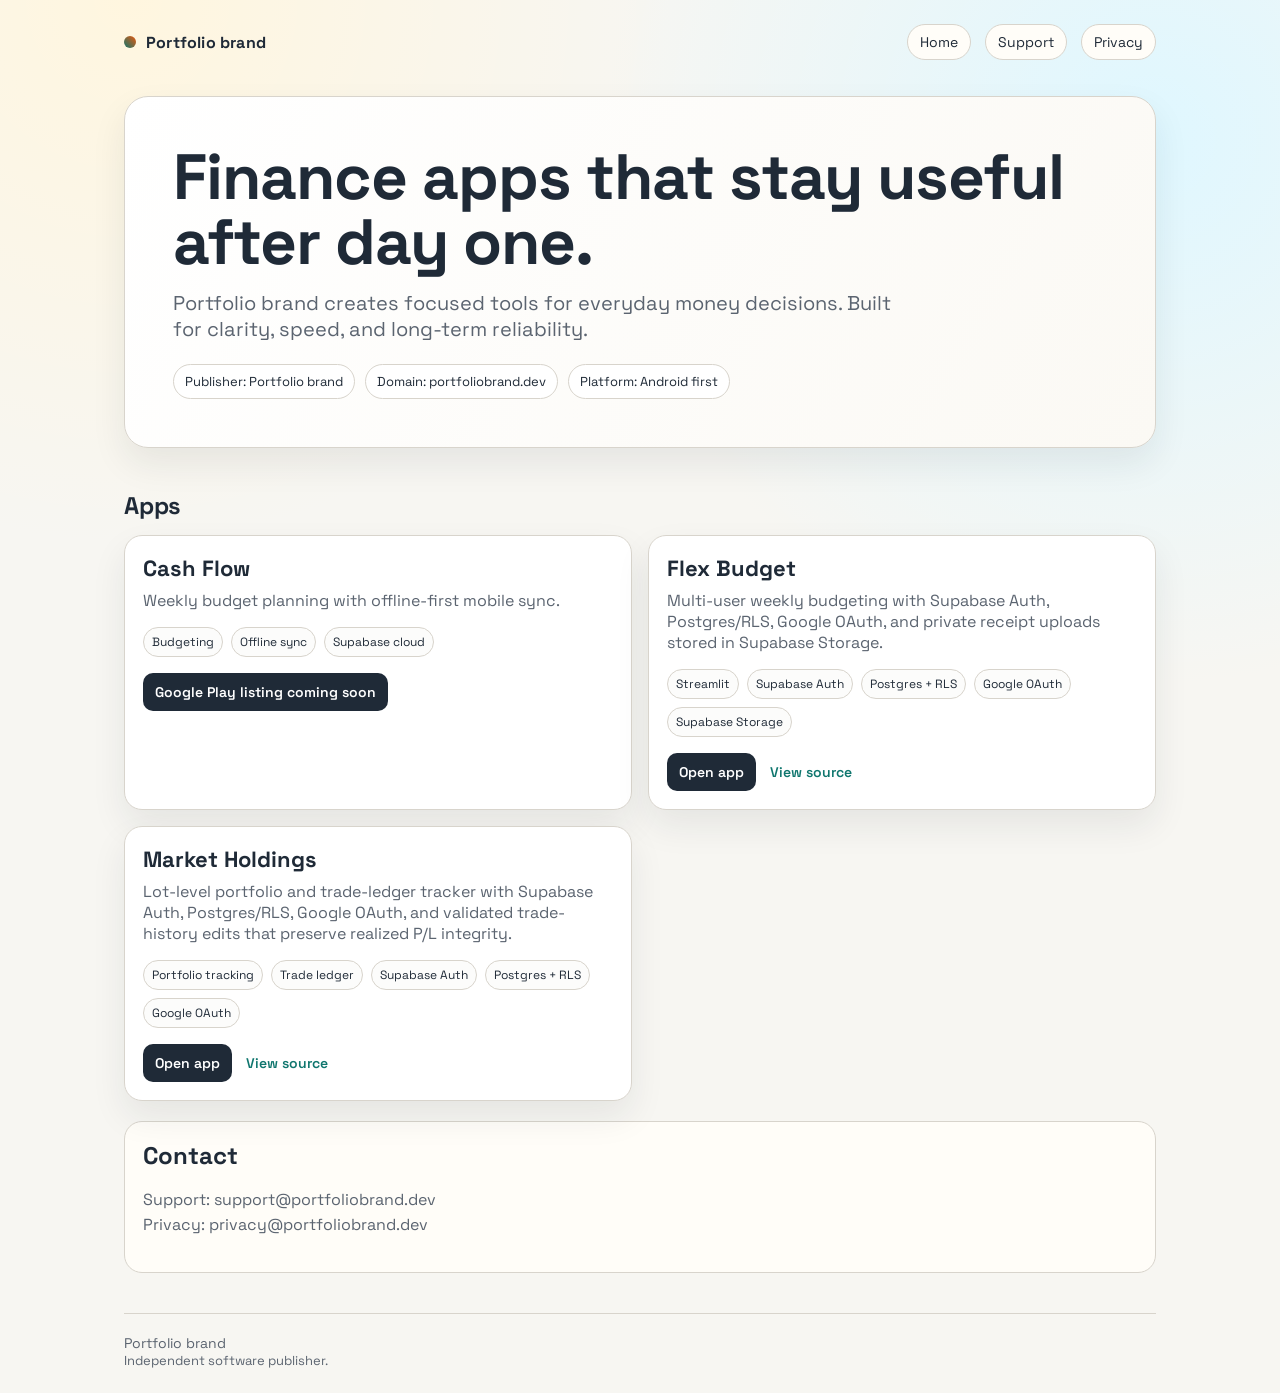
==== index.html @ d3703c5d "Publish portfolio showcase" ====
<!DOCTYPE html>
<html lang="en">
  <head>
    <meta charset="UTF-8">
    <meta name="viewport" content="width=device-width, initial-scale=1.0">
    <title>Portfolio brand</title>
    <meta
      name="description"
      content="Portfolio brand builds practical consumer finance apps including Cash Flow and Holdings."
    >
    <link rel="preconnect" href="https://fonts.googleapis.com">
    <link rel="preconnect" href="https://fonts.gstatic.com" crossorigin>
    <link
      href="https://fonts.googleapis.com/css2?family=Space+Grotesk:wght@400;500;700&display=swap"
      rel="stylesheet"
    >
    <link rel="stylesheet" href="styles.css">
  </head>
  <body>
    <main class="site-wrap">
      <header class="topbar">
        <div class="brand"><span class="brand-dot"></span>Portfolio brand</div>
        <nav class="nav">
          <a href="index.html">Home</a>
          <a href="support.html">Support</a>
          <a href="privacy.html">Privacy</a>
        </nav>
      </header>

      <section class="hero">
        <h1>Finance apps that stay useful after day one.</h1>
        <p>
          Portfolio brand creates focused tools for everyday money decisions.
          Built for clarity, speed, and long-term reliability.
        </p>
        <div class="pill-row">
          <span class="pill">Publisher: Portfolio brand</span>
          <span class="pill">Domain: portfoliobrand.dev</span>
          <span class="pill">Platform: Android first</span>
        </div>
      </section>

      <h2 class="section-title">Apps</h2>
      <section class="card-grid">
        <article class="card">
          <h3>Cash Flow</h3>
          <p>Weekly budget planning with offline-first mobile sync.</p>
          <div class="chips">
            <span class="chip">Budgeting</span>
            <span class="chip">Offline sync</span>
            <span class="chip">Supabase cloud</span>
          </div>
          <a class="cta" href="#">Google Play listing coming soon</a>
        </article>

          <article class="card">
            <h3>Flex Budget</h3>
            <p>
              Multi-user weekly budgeting with Supabase Auth, Postgres/RLS, Google OAuth, and private
              receipt uploads stored in Supabase Storage.
            </p>
            <div class="chips">
              <span class="chip">Streamlit</span>
              <span class="chip">Supabase Auth</span>
              <span class="chip">Postgres + RLS</span>
              <span class="chip">Google OAuth</span>
              <span class="chip">Supabase Storage</span>
            </div>
            <div class="project-links">
              <a class="cta" href="https://pb-flexbudget.streamlit.app" target="_blank" rel="noreferrer">Open app</a>
              <a class="source-link" href="https://github.com/chadflowers99/flex_budget_app" target="_blank" rel="noreferrer">View source</a>
            </div>
          </article>

        <article class="card">
          <h3>Market Holdings</h3>
          <p>
            Lot-level portfolio and trade-ledger tracker with Supabase Auth, Postgres/RLS, Google OAuth,
            and validated trade-history edits that preserve realized P/L integrity.
          </p>
          <div class="chips">
            <span class="chip">Portfolio tracking</span>
            <span class="chip">Trade ledger</span>
            <span class="chip">Supabase Auth</span>
            <span class="chip">Postgres + RLS</span>
            <span class="chip">Google OAuth</span>
          </div>
          <div class="project-links">
            <a class="cta" href="https://pb-marketholdings.streamlit.app" target="_blank" rel="noreferrer">Open app</a>
            <a class="source-link" href="https://github.com/chadflowers99/market_holdings_app" target="_blank" rel="noreferrer">View source</a>
          </div>
        </article>
      </section>

      <section class="panel">
        <h2>Contact</h2>
        <p>
          Support: <a href="mailto:support@portfoliobrand.dev">support@portfoliobrand.dev</a><br>
          Privacy: <a href="mailto:privacy@portfoliobrand.dev">privacy@portfoliobrand.dev</a>
        </p>
      </section>

      <footer class="footer">
        <div>Portfolio brand</div>
        <div class="subtle">Independent software publisher.</div>
      </footer>
    </main>
  </body>
</html>
---- styles.css ----
:root {
  --bg: #f7f6f2;
  --paper: #fffdf8;
  --ink: #1f2a37;
  --muted: #5b6470;
  --brand: #0f766e;
  --accent: #ea580c;
  --line: #d8d4cc;
  --card: #ffffff;
  --shadow: 0 16px 35px rgba(23, 35, 51, 0.08);
}

* {
  box-sizing: border-box;
}

html,
body {
  margin: 0;
  padding: 0;
  font-family: "Space Grotesk", "Segoe UI", sans-serif;
  color: var(--ink);
  background: radial-gradient(circle at 10% 0%, #fff6df 0%, transparent 30%),
    radial-gradient(circle at 90% 10%, #dff7ff 0%, transparent 32%),
    var(--bg);
}

a {
  color: inherit;
  text-decoration: none;
}

.site-wrap {
  max-width: 1080px;
  margin: 0 auto;
  padding: 24px;
}

.topbar {
  display: flex;
  align-items: center;
  justify-content: space-between;
  gap: 16px;
  margin-bottom: 36px;
}

.brand {
  display: inline-flex;
  align-items: center;
  gap: 10px;
  font-weight: 700;
  letter-spacing: 0.2px;
}

.brand-dot {
  width: 12px;
  height: 12px;
  border-radius: 50%;
  background: linear-gradient(45deg, var(--brand), var(--accent));
}

.nav {
  display: inline-flex;
  gap: 14px;
  flex-wrap: wrap;
}

.nav a {
  border: 1px solid var(--line);
  background: var(--paper);
  padding: 8px 12px;
  border-radius: 999px;
  font-size: 14px;
}

.hero {
  background: linear-gradient(120deg, #ffffff 0%, #fbf9f4 100%);
  border: 1px solid var(--line);
  border-radius: 24px;
  padding: clamp(26px, 4vw, 48px);
  box-shadow: var(--shadow);
  animation: fadeUp 500ms ease both;
}

.hero h1 {
  margin: 0;
  font-size: clamp(34px, 5vw, 64px);
  line-height: 1.02;
  letter-spacing: -1px;
}

.hero p {
  margin: 14px 0 0;
  max-width: 720px;
  color: var(--muted);
  font-size: clamp(16px, 2vw, 20px);
}

.pill-row {
  margin-top: 22px;
  display: flex;
  gap: 10px;
  flex-wrap: wrap;
}

.pill {
  font-size: 13px;
  padding: 8px 11px;
  border-radius: 999px;
  border: 1px solid var(--line);
  background: #fff;
}

.section-title {
  margin: 42px 0 14px;
  font-size: 24px;
  letter-spacing: -0.2px;
}

.card-grid {
  display: grid;
  grid-template-columns: repeat(2, minmax(0, 1fr));
  gap: 16px;
}

.card {
  border: 1px solid var(--line);
  border-radius: 18px;
  background: var(--card);
  padding: 18px;
  box-shadow: var(--shadow);
  animation: fadeUp 500ms ease both;
}

.card:nth-child(2) {
  animation-delay: 70ms;
}

.card:nth-child(3) {
  animation-delay: 140ms;
}

.card h3 {
  margin: 0;
  font-size: 22px;
}

.card p {
  margin: 8px 0 16px;
  color: var(--muted);
}

.chips {
  display: flex;
  gap: 8px;
  flex-wrap: wrap;
  margin-bottom: 16px;
}

.chip {
  font-size: 12px;
  padding: 6px 8px;
  border: 1px solid var(--line);
  border-radius: 999px;
  background: #fcfcfb;
}

.cta {
  display: inline-block;
  border-radius: 10px;
  background: var(--ink);
  color: white;
  padding: 10px 12px;
  font-weight: 600;
  font-size: 14px;
}

.project-links {
  display: flex;
  align-items: center;
  gap: 14px;
  flex-wrap: wrap;
}

.source-link {
  color: var(--brand);
  font-size: 14px;
  font-weight: 600;
}

.source-link:hover,
.source-link:focus-visible {
  text-decoration: underline;
}

.subtle {
  font-size: 13px;
  color: var(--muted);
}

.panel {
  background: var(--paper);
  border: 1px solid var(--line);
  border-radius: 18px;
  padding: 18px;
  margin-top: 20px;
}

.panel h2 {
  margin: 0 0 10px;
  font-size: 24px;
}

.panel p,
.panel li {
  color: var(--muted);
  line-height: 1.6;
}

.footer {
  margin-top: 40px;
  padding-top: 20px;
  border-top: 1px solid var(--line);
  color: var(--muted);
  font-size: 14px;
}

@keyframes fadeUp {
  from {
    opacity: 0;
    transform: translateY(8px);
  }
  to {
    opacity: 1;
    transform: translateY(0);
  }
}

@media (max-width: 860px) {
  .card-grid {
    grid-template-columns: 1fr;
  }

  .topbar {
    flex-direction: column;
    align-items: flex-start;
  }
}
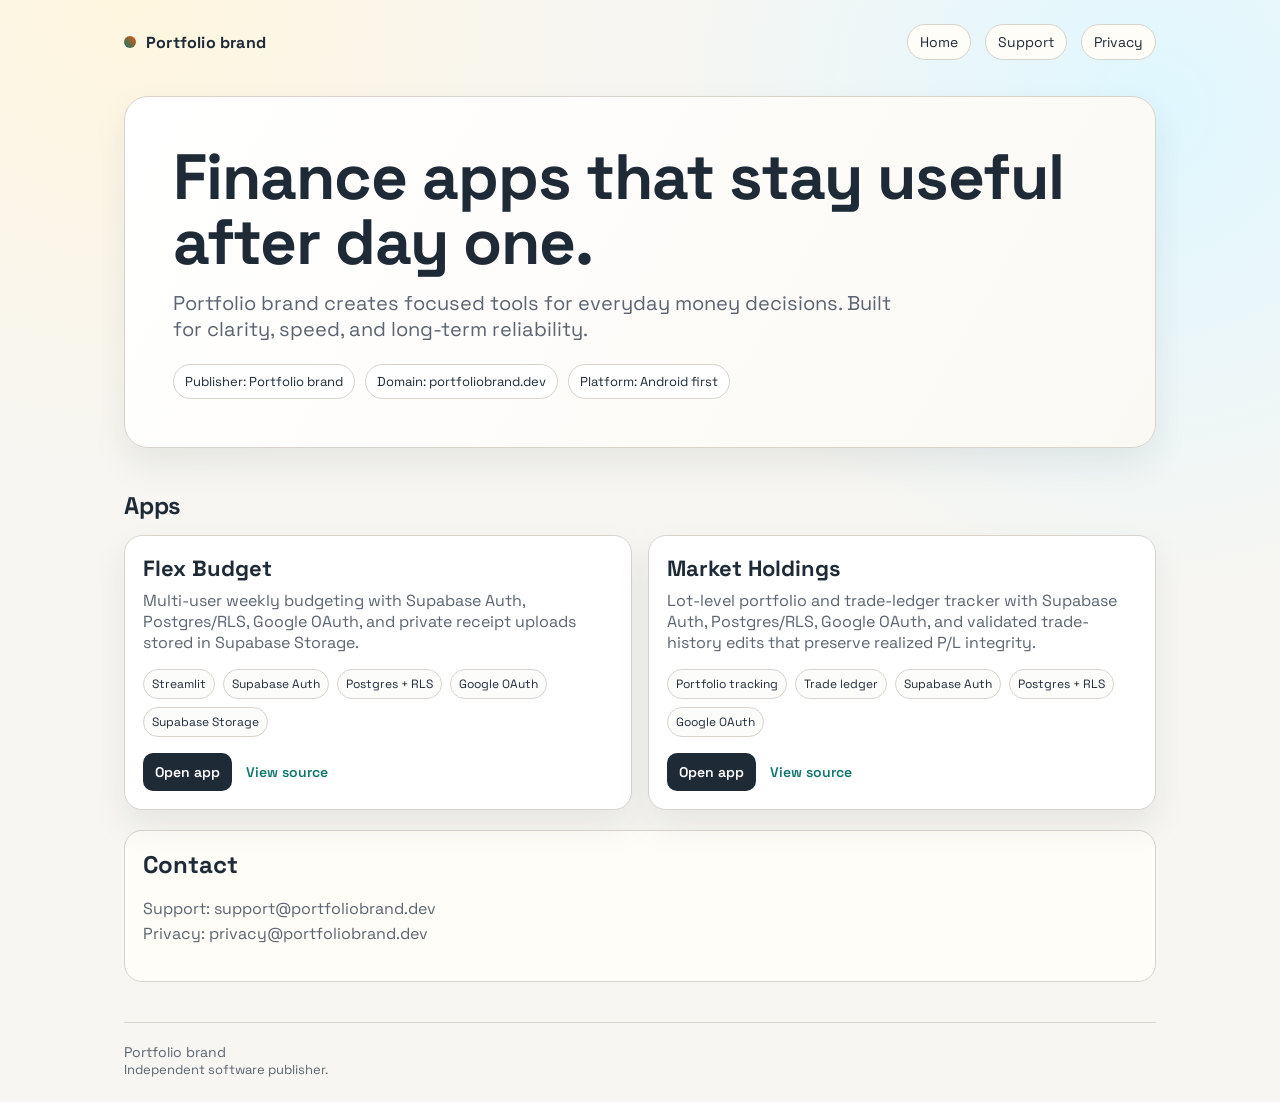
==== commit aedfd5d5: "Show two active finance apps" ====
--- a/index.html
+++ b/index.html
@@ -6,7 +6,7 @@
     <title>Portfolio brand</title>
     <meta
       name="description"
-      content="Portfolio brand builds practical consumer finance apps including Cash Flow and Holdings."
+      content="Portfolio brand builds practical consumer finance apps including Flex Budget and Market Holdings."
     >
     <link rel="preconnect" href="https://fonts.googleapis.com">
     <link rel="preconnect" href="https://fonts.gstatic.com" crossorigin>
@@ -43,34 +43,23 @@
       <h2 class="section-title">Apps</h2>
       <section class="card-grid">
         <article class="card">
-          <h3>Cash Flow</h3>
-          <p>Weekly budget planning with offline-first mobile sync.</p>
+          <h3>Flex Budget</h3>
+          <p>
+            Multi-user weekly budgeting with Supabase Auth, Postgres/RLS, Google OAuth, and private
+            receipt uploads stored in Supabase Storage.
+          </p>
           <div class="chips">
-            <span class="chip">Budgeting</span>
-            <span class="chip">Offline sync</span>
-            <span class="chip">Supabase cloud</span>
+            <span class="chip">Streamlit</span>
+            <span class="chip">Supabase Auth</span>
+            <span class="chip">Postgres + RLS</span>
+            <span class="chip">Google OAuth</span>
+            <span class="chip">Supabase Storage</span>
           </div>
-          <a class="cta" href="#">Google Play listing coming soon</a>
+          <div class="project-links">
+            <a class="cta" href="https://pb-flexbudget.streamlit.app" target="_blank" rel="noreferrer">Open app</a>
+            <a class="source-link" href="https://github.com/chadflowers99/flex_budget_app" target="_blank" rel="noreferrer">View source</a>
+          </div>
         </article>
-
-          <article class="card">
-            <h3>Flex Budget</h3>
-            <p>
-              Multi-user weekly budgeting with Supabase Auth, Postgres/RLS, Google OAuth, and private
-              receipt uploads stored in Supabase Storage.
-            </p>
-            <div class="chips">
-              <span class="chip">Streamlit</span>
-              <span class="chip">Supabase Auth</span>
-              <span class="chip">Postgres + RLS</span>
-              <span class="chip">Google OAuth</span>
-              <span class="chip">Supabase Storage</span>
-            </div>
-            <div class="project-links">
-              <a class="cta" href="https://pb-flexbudget.streamlit.app" target="_blank" rel="noreferrer">Open app</a>
-              <a class="source-link" href="https://github.com/chadflowers99/flex_budget_app" target="_blank" rel="noreferrer">View source</a>
-            </div>
-          </article>
 
         <article class="card">
           <h3>Market Holdings</h3>
